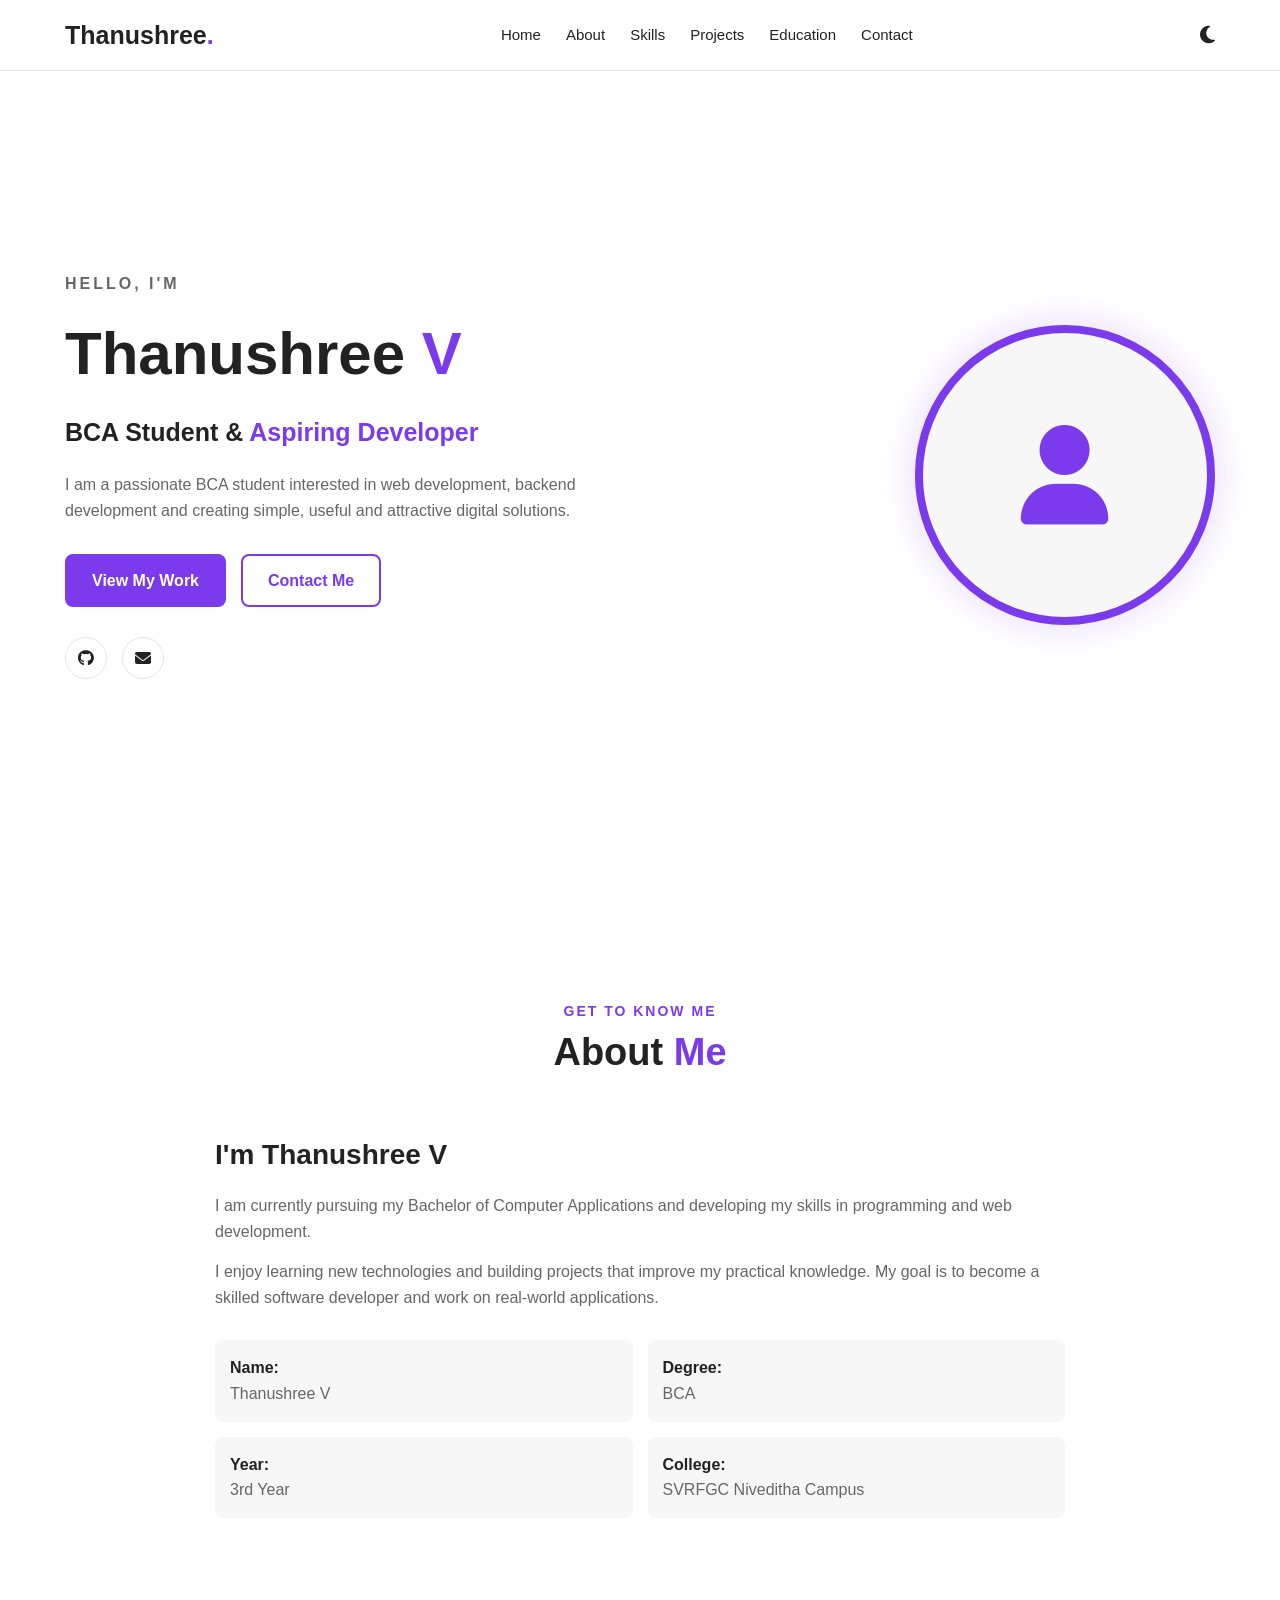
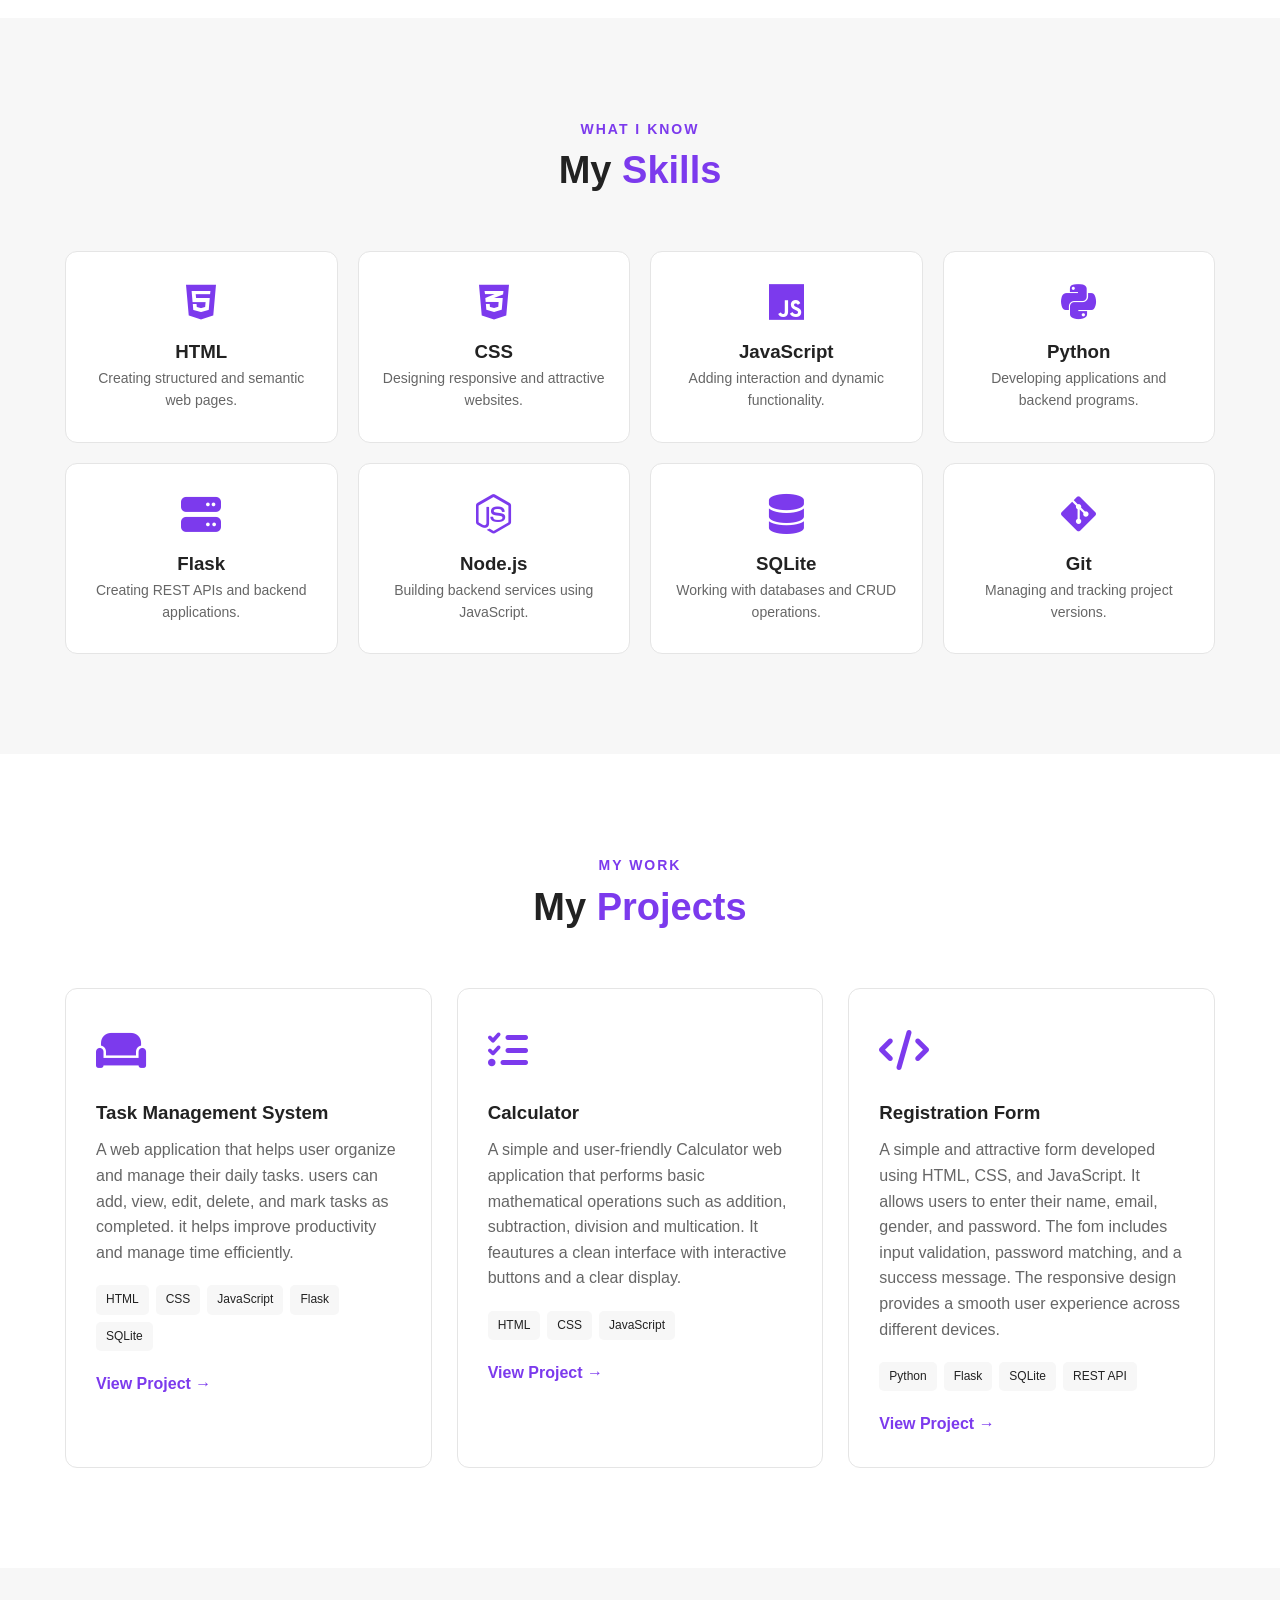
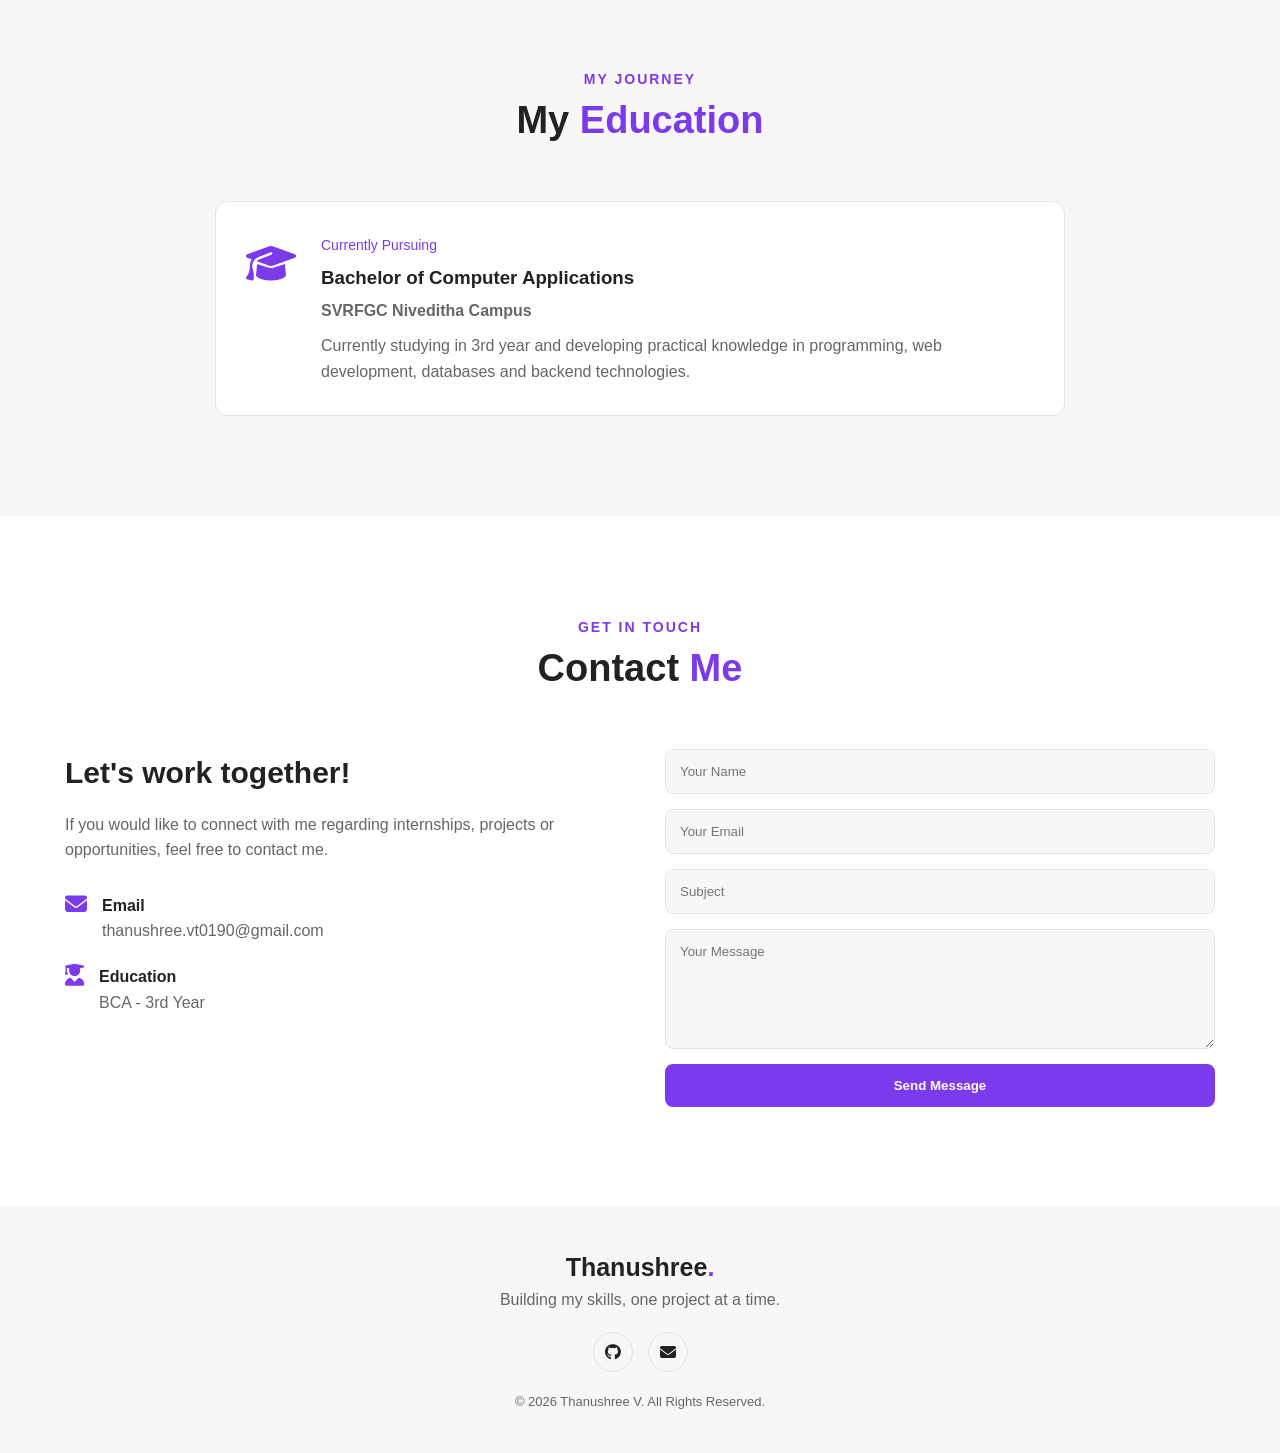
==== index.html @ c144eff8 "first comit" ====
<!DOCTYPE html>
<html lang="en">

<head>
    <meta charset="UTF-8">
    <meta name="viewport" content="width=device-width, initial-scale=1.0">

    <title>Thanushree V | Portfolio</title>

    <link rel="stylesheet" href="style.css">

    <!-- Icons -->
    <link rel="stylesheet"
        href="https://cdnjs.cloudflare.com/ajax/libs/font-awesome/6.5.2/css/all.min.css">
</head>

<body>

    <!-- Navigation -->
    <header>
        <nav class="navbar">

            <a href="#home" class="logo">Thanushree<span>.</span></a>

            <ul class="nav-links">
                <li><a href="#home">Home</a></li>
                <li><a href="#about">About</a></li>
                <li><a href="#skills">Skills</a></li>
                <li><a href="#projects">Projects</a></li>
                <li><a href="#education">Education</a></li>
                <li><a href="#contact">Contact</a></li>
            </ul>

            <button id="themeBtn" class="theme-btn">
                <i class="fas fa-moon"></i>
            </button>

            <button class="menu-btn" id="menuBtn">
                <i class="fas fa-bars"></i>
            </button>

        </nav>
    </header>


    <!-- Home -->
    <section id="home" class="hero">

        <div class="hero-content">

            <p class="small-title">HELLO, I'M</p>

            <h1>Thanushree <span>V</span></h1>

            <h2>BCA Student & <span>Aspiring Developer</span></h2>

            <p>
                I am a passionate BCA student interested in web development,
                backend development and creating simple, useful and attractive
                digital solutions.
            </p>

            <div class="hero-buttons">

                <a href="#projects" class="btn">
                    View My Work
                </a>

                <a href="#contact" class="btn second-btn">
                    Contact Me
                </a>

            </div>

            <div class="social-icons">

                <a href="https://github.com/thanu0190-coder/Thanushree-V"
                 title="GitHub"
                 target="_blank">
                    <i class="fab fa-github"></i>
                </a>

                <a href="https://mail.google.com/mail/?view=cm&fs=1&to=thanushree.vt0190@gmail.com"
                target="_blank"
                title="email me">
                    <i class="fas fa-envelope"></i>
                </a>

            </div>

        </div>

        <div class="hero-image">

            <div class="profile-circle">
                <i class="fas fa-user"></i>
            </div>

        </div>

    </section>


    <!-- About -->
    <section id="about" class="section">

        <div class="section-title">
            <p>GET TO KNOW ME</p>
            <h2>About <span>Me</span></h2>
        </div>

        <div class="about-container">

            <div class="about-text">

                <h3>I'm Thanushree V</h3>

                <p>
                    I am currently pursuing my Bachelor of Computer Applications
                    and developing my skills in programming and web development.
                </p>

                <p>
                    I enjoy learning new technologies and building projects
                    that improve my practical knowledge. My goal is to become
                    a skilled software developer and work on real-world
                    applications.
                </p>

                <div class="about-info">

                    <div>
                        <strong>Name:</strong>
                        <span>Thanushree V</span>
                    </div>

                    <div>
                        <strong>Degree:</strong>
                        <span>BCA</span>
                    </div>

                    <div>
                        <strong>Year:</strong>
                        <span>3rd Year</span>
                    </div>

                    <div>
                        <strong>College:</strong>
                        <span>SVRFGC Niveditha Campus</span>
                    </div>

                </div>

            </div>

        </div>

    </section>


    <!-- Skills -->
    <section id="skills" class="section skills-section">

        <div class="section-title">
            <p>WHAT I KNOW</p>
            <h2>My <span>Skills</span></h2>
        </div>

        <div class="skills-container">

            <div class="skill-card">
                <i class="fab fa-html5"></i>
                <h3>HTML</h3>
                <p>Creating structured and semantic web pages.</p>
            </div>

            <div class="skill-card">
                <i class="fab fa-css3-alt"></i>
                <h3>CSS</h3>
                <p>Designing responsive and attractive websites.</p>
            </div>

            <div class="skill-card">
                <i class="fab fa-js"></i>
                <h3>JavaScript</h3>
                <p>Adding interaction and dynamic functionality.</p>
            </div>

            <div class="skill-card">
                <i class="fab fa-python"></i>
                <h3>Python</h3>
                <p>Developing applications and backend programs.</p>
            </div>

            <div class="skill-card">
                <i class="fas fa-server"></i>
                <h3>Flask</h3>
                <p>Creating REST APIs and backend applications.</p>
            </div>

            <div class="skill-card">
                <i class="fab fa-node-js"></i>
                <h3>Node.js</h3>
                <p>Building backend services using JavaScript.</p>
            </div>

            <div class="skill-card">
                <i class="fas fa-database"></i>
                <h3>SQLite</h3>
                <p>Working with databases and CRUD operations.</p>
            </div>

            <div class="skill-card">
                <i class="fab fa-git-alt"></i>
                <h3>Git</h3>
                <p>Managing and tracking project versions.</p>
            </div>

        </div>

    </section>


    <!-- Projects -->
    <section id="projects" class="section">

        <div class="section-title">
            <p>MY WORK</p>
            <h2>My <span>Projects</span></h2>
        </div>

        <div class="projects-container">

            <div class="project-card">

                <div class="project-icon">
                    <i class="fas fa-couch"></i>
                </div>

                <h3>Task Management System</h3>

                <p>
                    A web application that helps user organize and manage their daily tasks. users can add, view, edit, delete, and mark tasks as completed. it helps improve productivity and manage time efficiently.
                </p>

                <div class="project-tags">
                    <span>HTML</span>
                    <span>CSS</span>
                    <span>JavaScript</span>
                    <span>Flask</span>
                    <span>SQLite</span>
                </div>

            <a href="task.html"
            target="_blank"
             class="project-link">
                    View Project →
                </a>

            </div>

            <div class="project-card">

                <div class="project-icon">
                    <i class="fas fa-tasks"></i>
                </div>

                <h3>Calculator</h3>

                <p>
                    A simple and user-friendly Calculator web application that performs basic mathematical operations such as addition, subtraction, division and multication. It feautures a clean interface with interactive buttons and a clear display. 
                </p>

                <div class="project-tags">
                    <span>HTML</span>
                    <span>CSS</span>
                    <span>JavaScript</span>
                </div>

                <a href="calculator.html" 
                target="_blank"
                class="project-link">
                    View Project →
                </a>

            </div>


            <div class="project-card">

                <div class="project-icon">
                    <i class="fas fa-code"></i>
                </div>

                <h3>Registration Form</h3>

                <p>
                    A simple and attractive form developed using HTML, CSS, and JavaScript. It allows users to enter their name, email, gender, and password. The fom includes input validation, password matching, and a success message. The responsive design provides a smooth user experience across different devices.
                </p>

                <div class="project-tags">
                    <span>Python</span>
                    <span>Flask</span>
                    <span>SQLite</span>
                    <span>REST API</span>
                </div>

                <a href="registration.html"
                target="_blank"
                class="project-link">
                    View Project →
                </a>

            </div>

        </div>

    </section>


    <!-- Education -->
    <section id="education" class="section education-section">

        <div class="section-title">
            <p>MY JOURNEY</p>
            <h2>My <span>Education</span></h2>
        </div>

        <div class="education-card">

            <div class="education-icon">
                <i class="fas fa-graduation-cap"></i>
            </div>

            <div>

                <span class="year">Currently Pursuing</span>

                <h3>Bachelor of Computer Applications</h3>

                <h4>SVRFGC Niveditha Campus</h4>

                <p>
                    Currently studying in 3rd year and developing
                    practical knowledge in programming, web development,
                    databases and backend technologies.
                </p>

            </div>

        </div>

    </section>


    <!-- Contact -->
    <section id="contact" class="section">

        <div class="section-title">
            <p>GET IN TOUCH</p>
            <h2>Contact <span>Me</span></h2>
        </div>

        <div class="contact-container">

            <div class="contact-info">

                <h3>Let's work together!</h3>

                <p>
                    If you would like to connect with me regarding
                    internships, projects or opportunities, feel free
                    to contact me.
                </p>

                <div class="contact-item">
                    <i class="fas fa-envelope"></i>
                    <div>
                        <h4>Email</h4>
                        <p>thanushree.vt0190@gmail.com</p>
                    </div>
                </div>

                <div class="contact-item">
                    <i class="fas fa-user-graduate"></i>
                    <div>
                        <h4>Education</h4>
                        <p>BCA - 3rd Year</p>
                    </div>
                </div>

            </div>


            <form class="contact-form" id="contactForm">

                <input type="text" placeholder="Your Name" required>

                <input type="email" placeholder="Your Email" required>

                <input type="text" placeholder="Subject" required>

                <textarea rows="6" placeholder="Your Message" required></textarea>

                <button type="submit" class="btn">
                    Send Message
                </button>

            </form>

        </div>

    </section>


    <!-- Footer -->
    <footer>

        <h3>Thanushree<span>.</span></h3>

        <p>Building my skills, one project at a time.</p>

        <div class="footer-social">

            <a href="https://github.com/thanu0190-coder/Thanushree-V"
                title="GitHub"
                target="_blank">
                <i class="fab fa-github"></i>

            <a href="https://mail.google.com/mail/?view=cm&fs=1&to=thanushree.vt0190@gmail.com"
       
            target="_blank"
                title="email me">
                    <i class="fas fa-envelope"></i>
                </a>

        </div>

        <p class="copyright">
            © 2026 Thanushree V. All Rights Reserved.
        </p>

    </footer>


    <script src="script.js"></script>

</body>

</html>
---- style.css ----
/* =========================
   BASIC SETTINGS
========================= */

* {
    margin: 0;
    padding: 0;
    box-sizing: border-box;
    scroll-behavior: smooth;
}

:root {
    --bg: #ffffff;
    --second-bg: #f7f7f7;
    --text: #222222;
    --light-text: #666666;
    --primary: #7c3aed;
    --primary-dark: #5b21b6;
    --card: #ffffff;
    --border: #e5e5e5;
}

body.dark {
    --bg: #0f0f14;
    --second-bg: #17171f;
    --text: #ffffff;
    --light-text: #b8b8c2;
    --primary: #a78bfa;
    --primary-dark: #8b5cf6;
    --card: #191922;
    --border: #2c2c38;
}

body {
    font-family: Arial, sans-serif;
    background: var(--bg);
    color: var(--text);
    line-height: 1.6;
    transition: 0.3s;
}

a {
    text-decoration: none;
    color: inherit;
}

section {
    scroll-margin-top: 80px;
}


/* =========================
   NAVBAR
========================= */

header {
    position: fixed;
    width: 100%;
    top: 0;
    left: 0;
    z-index: 1000;
    background: var(--bg);
    border-bottom: 1px solid var(--border);
}

.navbar {
    max-width: 1200px;
    margin: auto;
    height: 70px;

    display: flex;
    align-items: center;
    justify-content: space-between;

    padding: 0 25px;
}

.logo {
    font-size: 25px;
    font-weight: bold;
}

.logo span,
footer span {
    color: var(--primary);
}

.nav-links {
    display: flex;
    list-style: none;
    gap: 25px;
}

.nav-links a {
    font-size: 15px;
    transition: 0.3s;
}

.nav-links a:hover {
    color: var(--primary);
}

.theme-btn,
.menu-btn {
    border: none;
    background: none;
    color: var(--text);
    cursor: pointer;
    font-size: 20px;
}

.menu-btn {
    display: none;
}


/* =========================
   HERO
========================= */

.hero {
    min-height: 100vh;
    max-width: 1200px;
    margin: auto;

    display: flex;
    align-items: center;
    justify-content: space-between;

    padding: 100px 25px 50px;
}

.hero-content {
    max-width: 650px;
}

.small-title {
    color: var(--primary);
    font-weight: bold;
    letter-spacing: 3px;
}

.hero h1 {
    font-size: 60px;
    margin: 10px 0;
}

.hero h1 span {
    color: var(--primary);
}

.hero h2 {
    font-size: 25px;
    margin-bottom: 20px;
}

.hero h2 span {
    color: var(--primary);
}

.hero p {
    color: var(--light-text);
    max-width: 600px;
}

.hero-buttons {
    display: flex;
    gap: 15px;
    margin-top: 30px;
}

.btn {
    display: inline-block;
    background: var(--primary);
    color: white;

    padding: 12px 25px;
    border-radius: 8px;

    font-weight: bold;
    border: 2px solid var(--primary);

    cursor: pointer;
    transition: 0.3s;
}

.btn:hover {
    background: transparent;
    color: var(--primary);
}

.second-btn {
    background: transparent;
    color: var(--primary);
}

.second-btn:hover {
    background: var(--primary);
    color: white;
}

.social-icons {
    display: flex;
    gap: 15px;
    margin-top: 30px;
}

.social-icons a {
    width: 42px;
    height: 42px;

    border: 1px solid var(--border);
    border-radius: 50%;

    display: flex;
    align-items: center;
    justify-content: center;

    transition: 0.3s;
}

.social-icons a:hover {
    background: var(--primary);
    color: white;
    transform: translateY(-4px);
}

.hero-image {
    display: flex;
    justify-content: center;
    align-items: center;
}

.profile-circle {
    width: 300px;
    height: 300px;

    border-radius: 50%;

    display: flex;
    justify-content: center;
    align-items: center;

    font-size: 100px;

    color: var(--primary);
    background: var(--second-bg);

    border: 8px solid var(--primary);

    box-shadow: 0 0 40px rgba(124, 58, 237, 0.2);
}


/* =========================
   SECTIONS
========================= */

.section {
    max-width: 1200px;
    margin: auto;
    padding: 100px 25px;
}

.skills-section,
.education-section {
    max-width: none;
    background: var(--second-bg);
}

.section-title {
    text-align: center;
    margin-bottom: 50px;
}

.section-title p {
    color: var(--primary);
    font-size: 14px;
    font-weight: bold;
    letter-spacing: 2px;
}

.section-title h2 {
    font-size: 38px;
}

.section-title span {
    color: var(--primary);
}


/* =========================
   ABOUT
========================= */

.about-container {
    max-width: 850px;
    margin: auto;
}

.about-text h3 {
    font-size: 28px;
    margin-bottom: 15px;
}

.about-text p {
    color: var(--light-text);
    margin-bottom: 15px;
}

.about-info {
    display: grid;
    grid-template-columns: 1fr 1fr;
    gap: 15px;
    margin-top: 30px;
}

.about-info div {
    background: var(--second-bg);
    padding: 15px;
    border-radius: 8px;
}

.about-info strong {
    display: block;
}

.about-info span {
    color: var(--light-text);
}


/* =========================
   SKILLS
========================= */

.skills-container {
    max-width: 1200px;
    margin: auto;

    display: grid;
    grid-template-columns: repeat(4, 1fr);
    gap: 20px;

    padding: 0 25px;
}

.skill-card {
    background: var(--card);
    padding: 30px 20px;

    text-align: center;

    border: 1px solid var(--border);
    border-radius: 12px;

    transition: 0.3s;
}

.skill-card:hover {
    transform: translateY(-8px);
    border-color: var(--primary);
}

.skill-card i {
    font-size: 40px;
    color: var(--primary);
    margin-bottom: 15px;
}

.skill-card p {
    color: var(--light-text);
    font-size: 14px;
}


/* =========================
   PROJECTS
========================= */

.projects-container {
    display: grid;
    grid-template-columns: repeat(3, 1fr);
    gap: 25px;
}

.project-card {
    padding: 30px;
    background: var(--card);

    border: 1px solid var(--border);
    border-radius: 12px;

    transition: 0.3s;
}

.project-card:hover {
    transform: translateY(-8px);
    border-color: var(--primary);
}

.project-icon {
    font-size: 40px;
    color: var(--primary);
    margin-bottom: 15px;
}

.project-card h3 {
    margin-bottom: 10px;
}

.project-card p {
    color: var(--light-text);
    margin-bottom: 20px;
}

.project-tags {
    display: flex;
    flex-wrap: wrap;
    gap: 7px;
    margin-bottom: 20px;
}

.project-tags span {
    background: var(--second-bg);
    padding: 5px 10px;
    border-radius: 5px;
    font-size: 12px;
}

.project-link {
    color: var(--primary);
    font-weight: bold;
}


/* =========================
   EDUCATION
========================= */

.education-card {
    max-width: 850px;
    margin: auto;

    display: flex;
    gap: 25px;

    padding: 30px;

    background: var(--card);
    border: 1px solid var(--border);
    border-radius: 12px;
}

.education-icon {
    font-size: 40px;
    color: var(--primary);
}

.year {
    color: var(--primary);
    font-size: 14px;
}

.education-card h3 {
    margin: 5px 0;
}

.education-card h4 {
    color: var(--light-text);
    margin-bottom: 10px;
}

.education-card p {
    color: var(--light-text);
}


/* =========================
   CONTACT
========================= */

.contact-container {
    display: grid;
    grid-template-columns: 1fr 1fr;
    gap: 50px;
}

.contact-info h3 {
    font-size: 30px;
    margin-bottom: 15px;
}

.contact-info > p {
    color: var(--light-text);
    margin-bottom: 30px;
}

.contact-item {
    display: flex;
    gap: 15px;
    margin-bottom: 20px;
}

.contact-item i {
    color: var(--primary);
    font-size: 22px;
}

.contact-item p {
    color: var(--light-text);
}

.contact-form {
    display: flex;
    flex-direction: column;
    gap: 15px;
}

.contact-form input,
.contact-form textarea {
    width: 100%;
    padding: 14px;

    border: 1px solid var(--border);
    border-radius: 8px;

    background: var(--second-bg);
    color: var(--text);

    outline: none;
    font-family: inherit;
}

.contact-form input:focus,
.contact-form textarea:focus {
    border-color: var(--primary);
}


/* =========================
   FOOTER
========================= */

footer {
    text-align: center;
    padding: 40px 20px;
    background: var(--second-bg);
}

footer h3 {
    font-size: 25px;
}

footer p {
    color: var(--light-text);
}

.footer-social {
    display: flex;
    justify-content: center;
    gap: 15px;
    margin: 20px 0;
}

.footer-social a {
    width: 40px;
    height: 40px;

    border-radius: 50%;
    border: 1px solid var(--border);

    display: flex;
    justify-content: center;
    align-items: center;
}

.footer-social a:hover {
    background: var(--primary);
    color: white;
}

.copyright {
    font-size: 13px;
}


/* =========================
   MOBILE
========================= */

@media (max-width: 900px) {

    .nav-links {
        position: absolute;
        top: 70px;
        left: -100%;

        width: 100%;

        flex-direction: column;
        align-items: center;

        padding: 25px;

        background: var(--bg);

        transition: 0.3s;
    }

    .nav-links.active {
        left: 0;
    }

    .menu-btn {
        display: block;
    }

    .hero {
        flex-direction: column-reverse;
        text-align: center;
        gap: 50px;
    }

    .hero h1 {
        font-size: 45px;
    }

    .hero-buttons,
    .social-icons {
        justify-content: center;
    }

    .profile-circle {
        width: 220px;
        height: 220px;
        font-size: 70px;
    }

    .skills-container {
        grid-template-columns: 1fr 1fr;
    }

    .projects-container {
        grid-template-columns: 1fr;
    }

    .contact-container {
        grid-template-columns: 1fr;
    }
}


@media (max-width: 600px) {

    .hero h1 {
        font-size: 38px;
    }

    .hero h2 {
        font-size: 20px;
    }

    .section-title h2 {
        font-size: 30px;
    }

    .skills-container {
        grid-template-columns: 1fr;
    }

    .about-info {
        grid-template-columns: 1fr;
    }

    .education-card {
        flex-direction: column;
    }

    .hero-buttons {
        flex-direction: column;
    }

    .btn {
        text-align: center;
    }
}
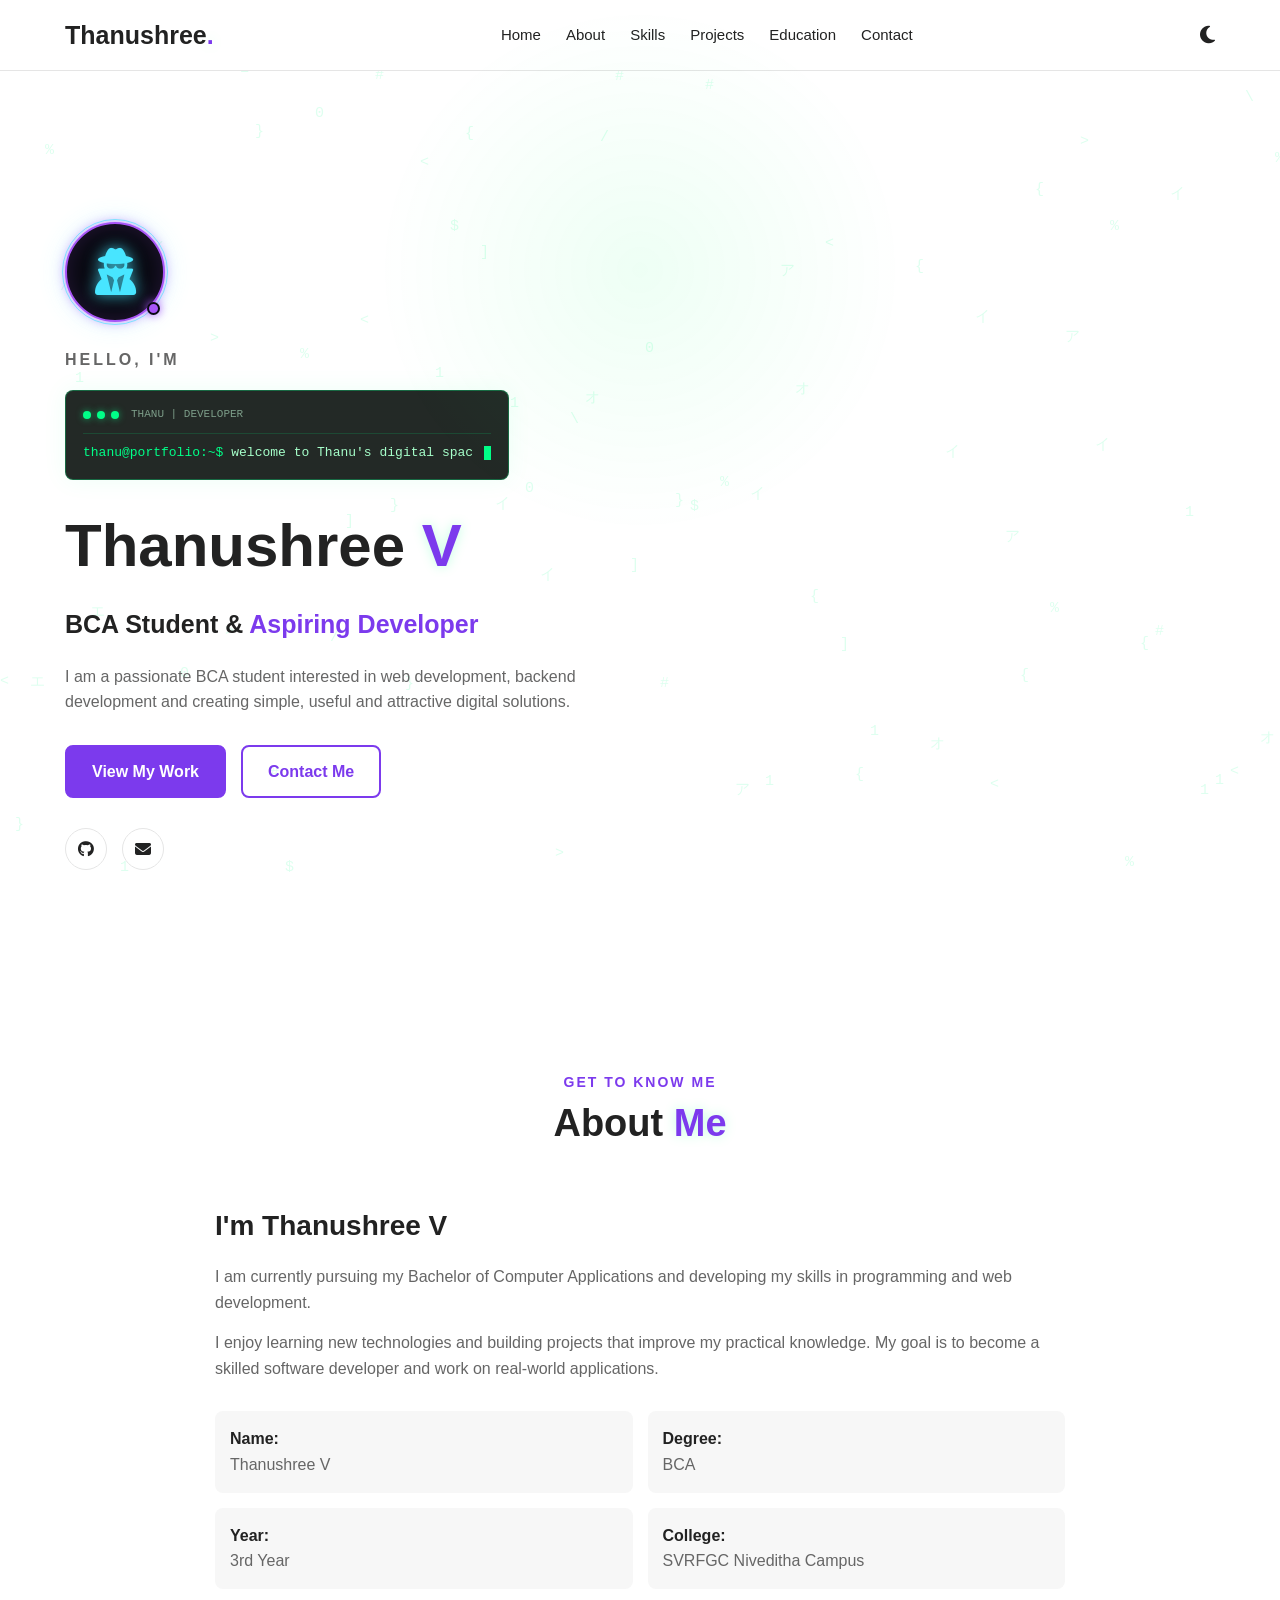
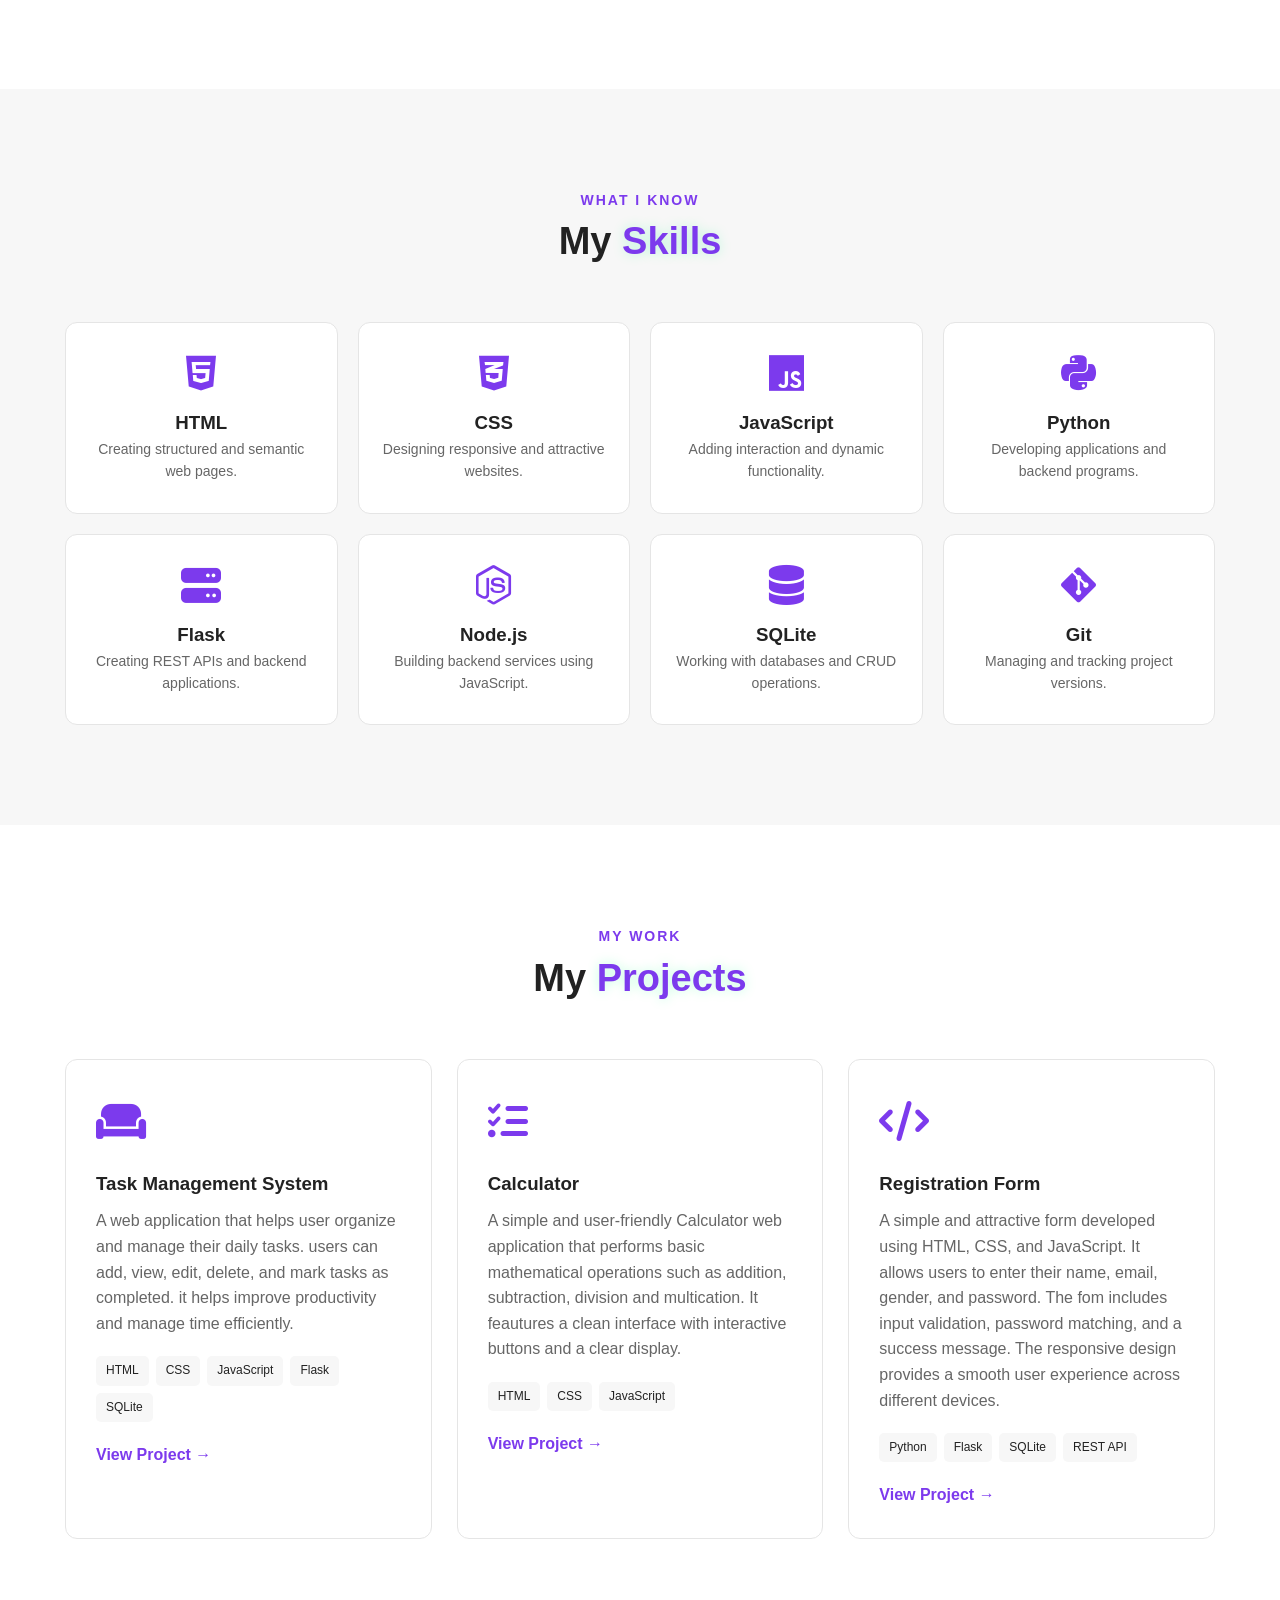
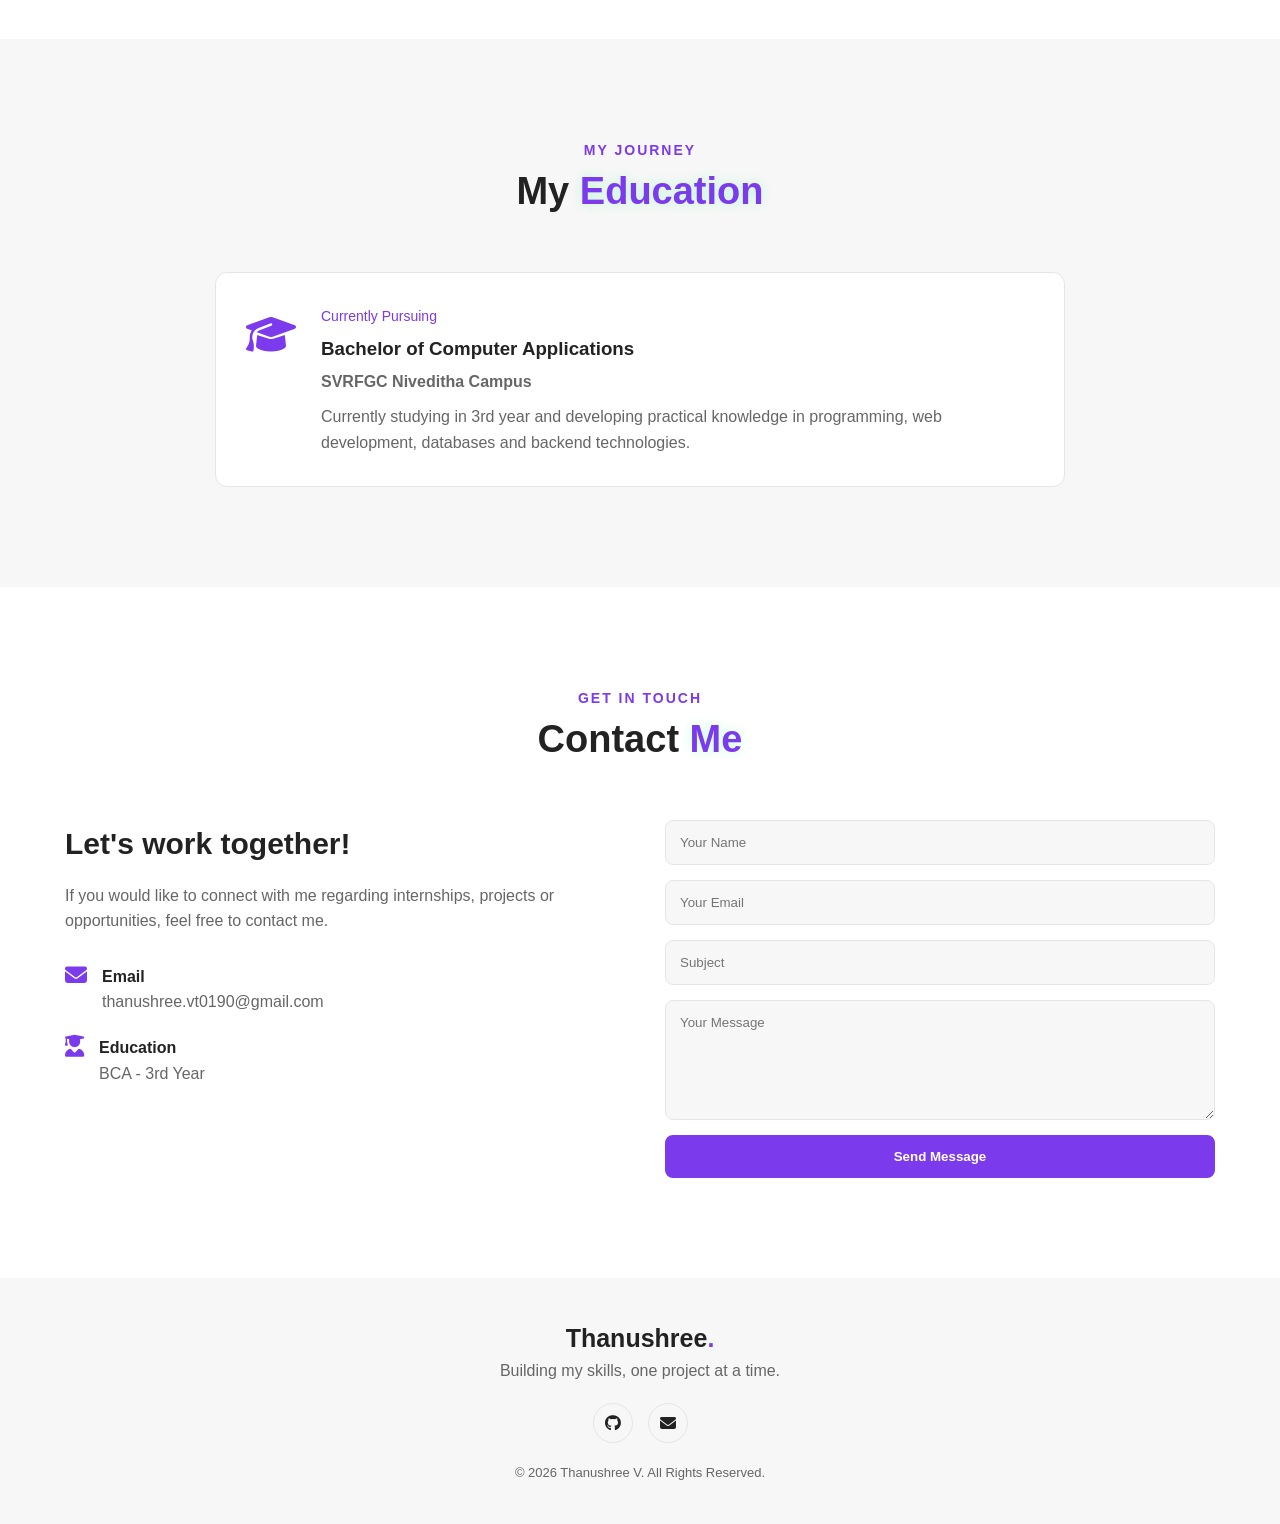
==== commit 66626bf2: "first commit" ====
--- a/index.html
+++ b/index.html
@@ -47,6 +47,13 @@
     <section id="home" class="hero">
 
         <div class="hero-content">
+            
+<div class="hacker-dp">
+    <div class="dp-glow"></div>
+    <i class="fas fa-user-secret"></i>
+    <span class="dp-status"></span>
+</div>
+
 
             <p class="small-title">HELLO, I'M</p>
 
@@ -86,14 +93,6 @@
                     <i class="fas fa-envelope"></i>
                 </a>
 
-            </div>
-
-        </div>
-
-        <div class="hero-image">
-
-            <div class="profile-circle">
-                <i class="fas fa-user"></i>
             </div>
 
         </div>
@@ -444,6 +443,7 @@
 
 
     <script src="script.js"></script>
+    
 
 </body>
 
--- a/style.css
+++ b/style.css
@@ -684,4 +684,330 @@
     .btn {
         text-align: center;
     }
+}
+
+/* Small futuristic hacker display picture */
+.hacker-dp {
+    width: 100px;
+    height: 100px;
+    position: relative;
+    display: flex;
+    justify-content: center;
+    align-items: center;
+    margin-bottom: 25px;
+    border-radius: 50%;
+    background: #0a0a12;
+    border: 2px solid #a855f7;
+    box-shadow:
+        0 0 12px rgba(168, 85, 247, 0.6),
+        0 0 28px rgba(72, 229, 255, 0.2),
+        inset 0 0 20px rgba(168, 85, 247, 0.15);
+}
+
+.hacker-dp i {
+    font-size: 47px;
+    color: #48e5ff;
+    z-index: 2;
+    text-shadow: 0 0 15px rgba(72, 229, 255, 0.8);
+}
+
+.dp-glow {
+    position: absolute;
+    inset: -5px;
+    border-radius: 50%;
+    border: 1px solid #48e5ff;
+    opacity: 0.65;
+    animation: hackerPulse 2.5s ease-in-out infinite;
+}
+
+.dp-status {
+    position: absolute;
+    width: 13px;
+    height: 13px;
+    right: 3px;
+    bottom: 5px;
+    border: 2px solid #080812;
+    border-radius: 50%;
+    background: #a855f7;
+    box-shadow: 0 0 10px #a855f7;
+    z-index: 3;
+}
+
+@keyframes hackerPulse {
+    0%, 100% {
+        transform: scale(1);
+        opacity: 0.7;
+    }
+    50% {
+        transform: scale(1.12);
+        opacity: 0.25;
+    }
+}
+
+@media (max-width: 600px) {
+    .hacker-dp {
+        width: 82px;
+        height: 82px;
+    }
+
+    .hacker-dp i {
+        font-size: 38px;
+    }
+}
+/* ==========================================
+   ADDITIONAL HACKER EFFECTS
+   Add this at the END of style.css
+   ========================================== */
+
+/* Hacker background canvas */
+#matrixCanvas {
+    position: fixed;
+    inset: 0;
+    width: 100%;
+    height: 100%;
+    pointer-events: none;
+    z-index: 0;
+    opacity: 0.13;
+}
+
+/* Keep existing page content above the background */
+body > header,
+body > section,
+body > footer {
+    position: relative;
+    z-index: 1;
+}
+
+/* Subtle CRT scanlines */
+body::before {
+    content: "";
+    position: fixed;
+    inset: 0;
+    pointer-events: none;
+    z-index: 10;
+    opacity: 0.10;
+    background: repeating-linear-gradient(
+        to bottom,
+        transparent 0px,
+        transparent 3px,
+        rgba(100, 255, 150, 0.10) 4px
+    );
+}
+
+/* Mouse-following neon spotlight */
+body::after {
+    content: "";
+    position: fixed;
+    inset: 0;
+    pointer-events: none;
+    z-index: 9;
+    background: radial-gradient(
+        350px circle at var(--mouse-x, 50%) var(--mouse-y, 30%),
+        rgba(0, 255, 100, 0.065),
+        transparent 75%
+    );
+}
+
+/* Futuristic selection color */
+::selection {
+    background:#00ff88;
+    color: #050505;
+}
+
+/* Smooth green glow on interactive elements */
+a,
+button {
+    transition:
+        color 0.3s ease,
+        background 0.3s ease,
+        box-shadow 0.3s ease,
+        transform 0.3s ease;
+}
+
+a:hover,
+button:hover {
+    text-shadow: 0 0 10px rgba(0, 255, 136, 0.35);
+}
+
+/* Glowing project cards */
+.project-card {
+    position: relative;
+    overflow: hidden;
+    isolation: isolate;
+    transition:
+        transform 0.35s ease,
+        border-color 0.35s ease,
+        box-shadow 0.35s ease;
+}
+
+.project-card::before {
+    content: "";
+    position: absolute;
+    top: 0;
+    left: -120%;
+    width: 70%;
+    height: 100%;
+    z-index: -1;
+    pointer-events: none;
+    background: linear-gradient(
+        110deg,
+        transparent,
+        rgba(0, 255, 136, 0.09),
+        transparent
+    );
+    transition: left 0.65s ease;
+}
+
+.project-card:hover::before {
+    left: 150%;
+}
+
+.project-card:hover {
+    transform: translateY(-7px);
+    border-color: rgba(0, 255, 136, 0.45);
+    box-shadow:
+        0 12px 35px rgba(0, 0, 0, 0.25),
+        0 0 18px rgba(0, 255, 136, 0.09);
+}
+
+/* Animated borders around skill cards */
+.skill-card {
+    transition:
+        transform 0.3s ease,
+        border-color 0.3s ease,
+        box-shadow 0.3s ease;
+}
+
+.skill-card:hover {
+    transform: translateY(-5px);
+    border-color: rgba(0, 255, 136, 0.5);
+    box-shadow: 0 0 22px rgba(0, 255, 136, 0.09);
+}
+
+/* Hacker-style animated heading accent */
+.section-title h2 span,
+.hero h1 span,
+.logo span,
+footer h3 span {
+    text-shadow: 0 0 12px rgba(0, 255, 136, 0.25);
+}
+
+/* Scroll reveal animation */
+.reveal-on-scroll {
+    opacity: 0;
+    transform: translateY(24px);
+    transition:
+        opacity 0.7s ease,
+        transform 0.7s ease;
+}
+
+.reveal-on-scroll.is-visible {
+    opacity: 1;
+    transform: translateY(0);
+}
+
+/* Developer terminal */
+.hacker-terminal {
+    width: fit-content;
+    max-width: 100%;
+    margin: 18px 0;
+    padding: 13px 17px;
+    background: rgba(5, 12, 9, 0.88);
+    border: 1px solid rgba(0, 255, 136, 0.30);
+    border-radius: 8px;
+    box-shadow: 0 0 24px rgba(0, 255, 136, 0.07);
+    color: #a6ffca;
+    font-family: "Courier New", monospace;
+    font-size: 13px;
+    line-height: 1.9;
+    text-align: left;
+}
+
+.terminal-top {
+    display: flex;
+    align-items: center;
+    gap: 6px;
+    margin-bottom: 7px;
+    padding-bottom: 8px;
+    border-bottom: 1px solid rgba(0, 255, 136, 0.15);
+}
+
+.terminal-dot {
+    width: 8px;
+    height: 8px;
+    border-radius: 50%;
+    background: #00ff88;
+    box-shadow: 0 0 7px rgba(0, 255, 136, 0.55);
+}
+
+.terminal-label {
+    margin-left: 6px;
+    color: #7d9e89;
+    font-size: 11px;
+}
+
+.terminal-prompt {
+    color: #00ff88;
+}
+
+.terminal-cursor {
+    display: inline-block;
+    width: 7px;
+    height: 14px;
+    margin-left: 3px;
+    vertical-align: middle;
+    background: #00ff88;
+    animation: terminalBlink 0.8s steps(2, start) infinite;
+}
+
+@keyframes terminalBlink {
+    to {
+        visibility: hidden;
+    }
+}
+
+/* Subtle floating effect for your profile icon */
+.hacker-dp {
+    animation: hackerFloat 4s ease-in-out infinite;
+}
+
+@keyframes hackerFloat {
+    0%, 100% {
+        transform: translateY(0);
+    }
+    50% {
+        transform: translateY(-6px);
+    }
+}
+
+/* Mobile performance and accessibility */
+@media (max-width: 600px) {
+    #matrixCanvas {
+        opacity: 0.07;
+    }
+
+    .hacker-terminal {
+        font-size: 11px;
+        padding: 10px 12px;
+    }
+
+    body::after {
+        display: none;
+    }
+}
+
+@media (prefers-reduced-motion: reduce) {
+    *,
+    *::before,
+    *::after {
+        animation-duration: 0.01ms !important;
+        animation-iteration-count: 1 !important;
+        scroll-behavior: auto !important;
+        transition-duration: 0.01ms !important;
+    }
+
+    .reveal-on-scroll {
+        opacity: 1;
+        transform: none;
+    }
 }
